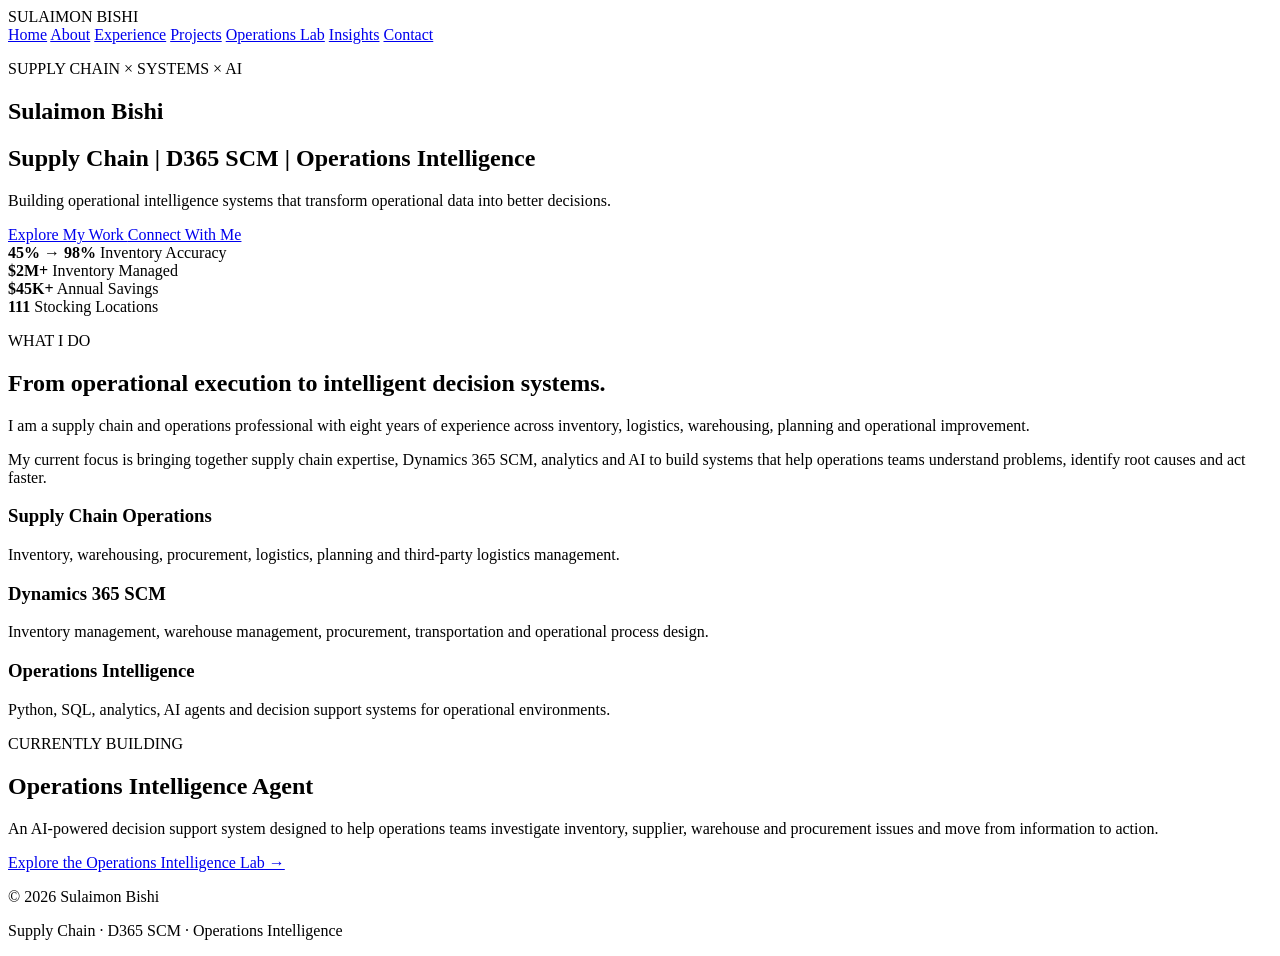
==== index.html @ 220809a4 "Create initial website homepage" ====
<!DOCTYPE html>
<html lang="en">
<head>
    <meta charset="UTF-8">
    <meta name="viewport" content="width=device-width, initial-scale=1.0">

    <title>Sulaimon Bishi | Supply Chain & Operations Intelligence</title>

    <meta name="description" content="Sulaimon Bishi — Supply Chain, Dynamics 365 SCM and Operations Intelligence professional.">

    <link rel="stylesheet" href="style.css">
</head>

<body>

    <header>
        <nav>
            <div class="logo">SULAIMON BISHI</div>

            <div class="navigation">
                <a href="index.html">Home</a>
                <a href="about.html">About</a>
                <a href="experience.html">Experience</a>
                <a href="projects.html">Projects</a>
                <a href="lab.html">Operations Lab</a>
                <a href="insights.html">Insights</a>
                <a href="contact.html">Contact</a>
            </div>
        </nav>
    </header>


    <main>

        <section class="hero">

            <p class="eyebrow">
                SUPPLY CHAIN × SYSTEMS × AI
            </p>

            <h1>
                Sulaimon Bishi
            </h1>

            <h2>
                Supply Chain | D365 SCM | Operations Intelligence
            </h2>

            <p class="hero-text">
                Building operational intelligence systems that transform
                operational data into better decisions.
            </p>

            <div class="hero-buttons">
                <a href="projects.html" class="button">
                    Explore My Work
                </a>

                <a href="contact.html" class="button secondary">
                    Connect With Me
                </a>
            </div>

        </section>


        <section class="metrics">

            <div class="metric">
                <strong>45% → 98%</strong>
                <span>Inventory Accuracy</span>
            </div>

            <div class="metric">
                <strong>$2M+</strong>
                <span>Inventory Managed</span>
            </div>

            <div class="metric">
                <strong>$45K+</strong>
                <span>Annual Savings</span>
            </div>

            <div class="metric">
                <strong>111</strong>
                <span>Stocking Locations</span>
            </div>

        </section>


        <section class="intro">

            <p class="section-label">
                WHAT I DO
            </p>

            <h2>
                From operational execution to intelligent decision systems.
            </h2>

            <p>
                I am a supply chain and operations professional with
                eight years of experience across inventory, logistics,
                warehousing, planning and operational improvement.
            </p>

            <p>
                My current focus is bringing together supply chain
                expertise, Dynamics 365 SCM, analytics and AI to build
                systems that help operations teams understand problems,
                identify root causes and act faster.
            </p>

        </section>


        <section class="focus">

            <div class="focus-card">

                <h3>Supply Chain Operations</h3>

                <p>
                    Inventory, warehousing, procurement, logistics,
                    planning and third-party logistics management.
                </p>

            </div>


            <div class="focus-card">

                <h3>Dynamics 365 SCM</h3>

                <p>
                    Inventory management, warehouse management,
                    procurement, transportation and operational
                    process design.
                </p>

            </div>


            <div class="focus-card">

                <h3>Operations Intelligence</h3>

                <p>
                    Python, SQL, analytics, AI agents and decision
                    support systems for operational environments.
                </p>

            </div>

        </section>


        <section class="featured">

            <p class="section-label">
                CURRENTLY BUILDING
            </p>

            <h2>
                Operations Intelligence Agent
            </h2>

            <p>
                An AI-powered decision support system designed to help
                operations teams investigate inventory, supplier,
                warehouse and procurement issues and move from
                information to action.
            </p>

            <a href="lab.html" class="text-link">
                Explore the Operations Intelligence Lab →
            </a>

        </section>

    </main>


    <footer>

        <p>
            © 2026 Sulaimon Bishi
        </p>

        <p>
            Supply Chain · D365 SCM · Operations Intelligence
        </p>

    </footer>

</body>
</html>
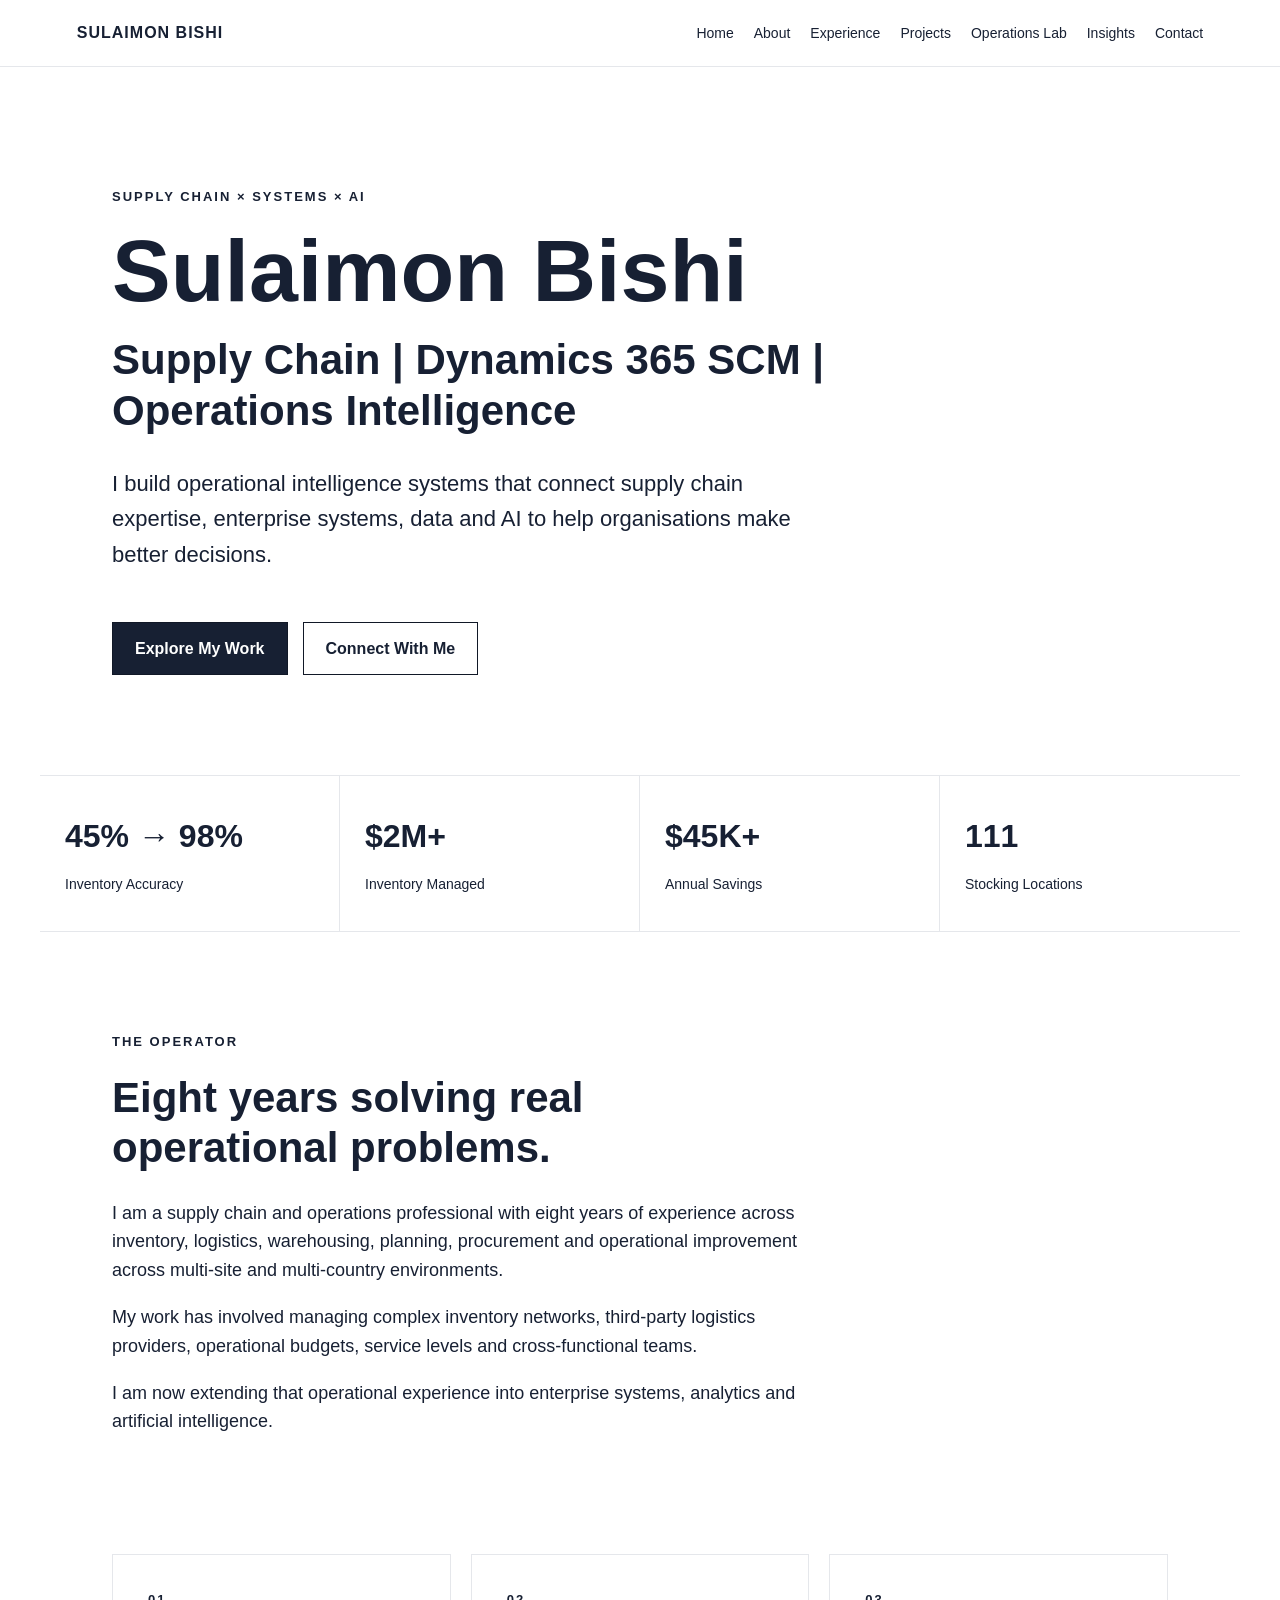
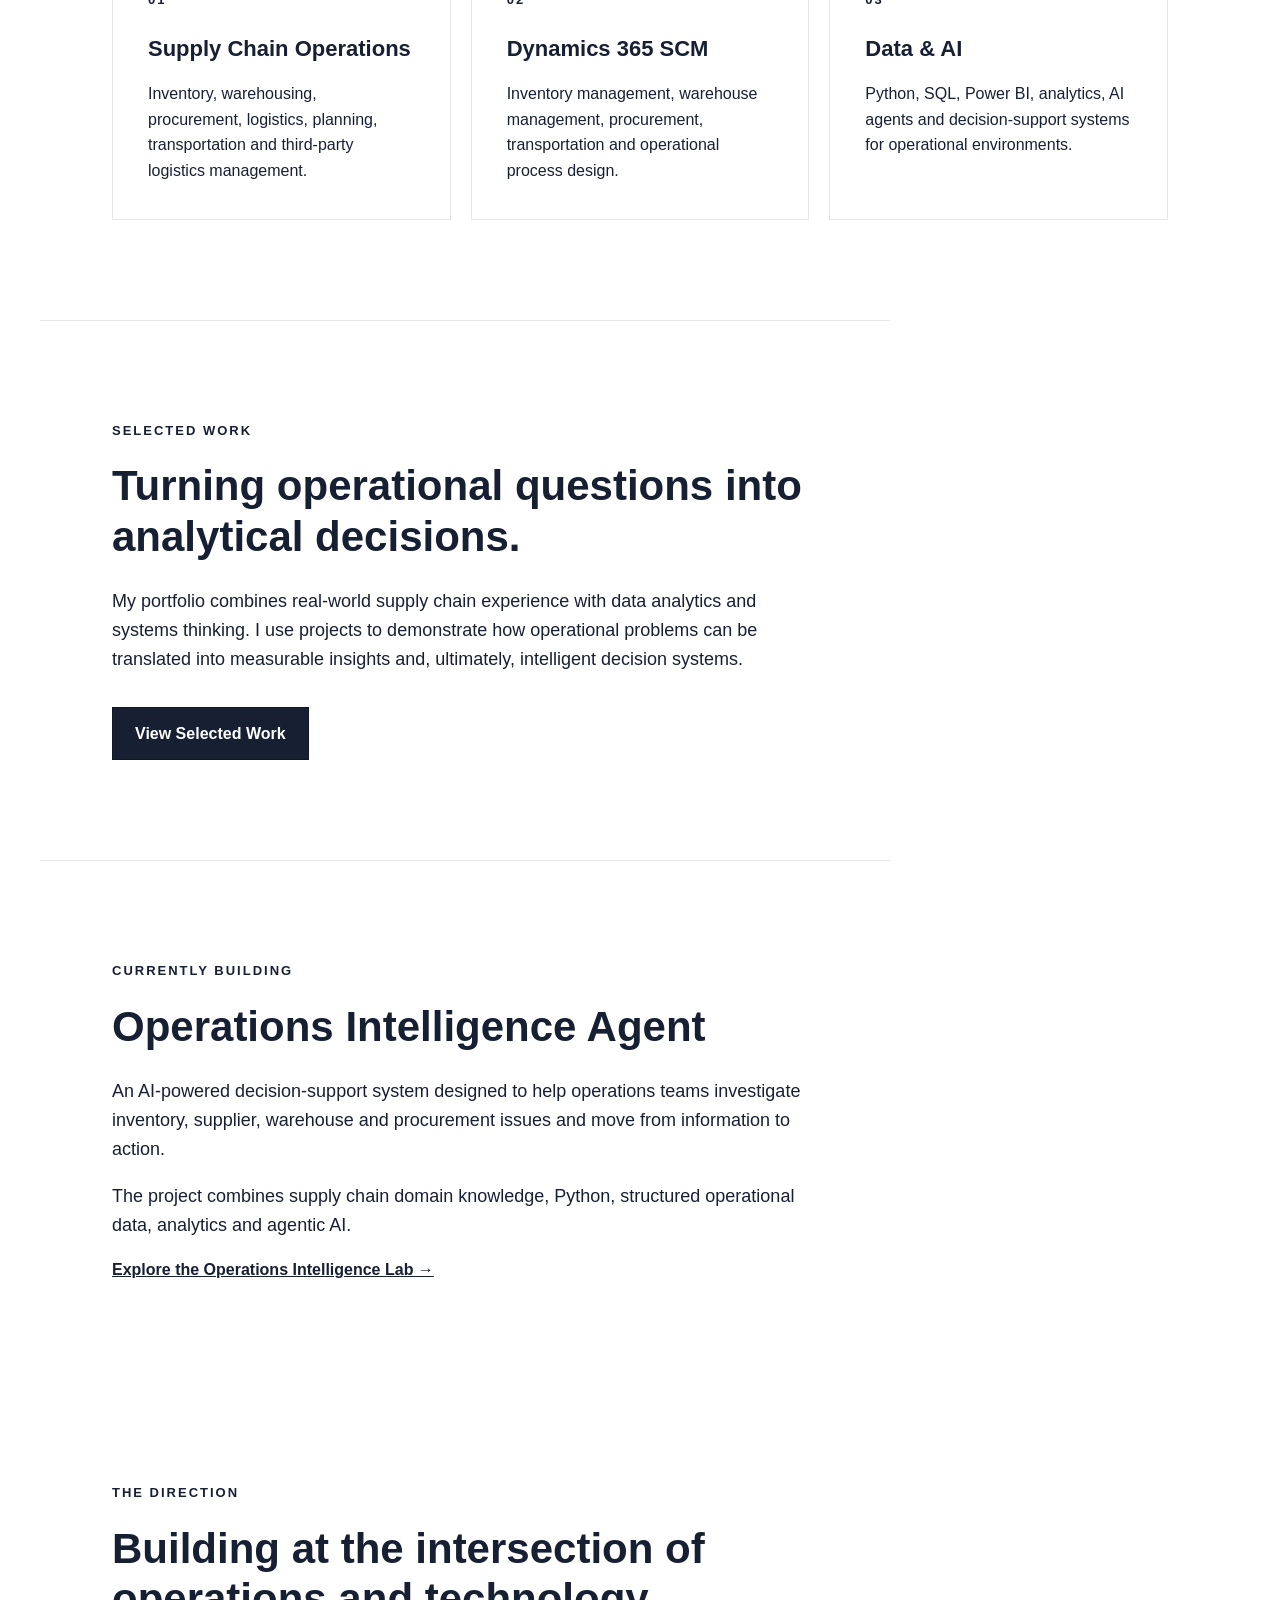
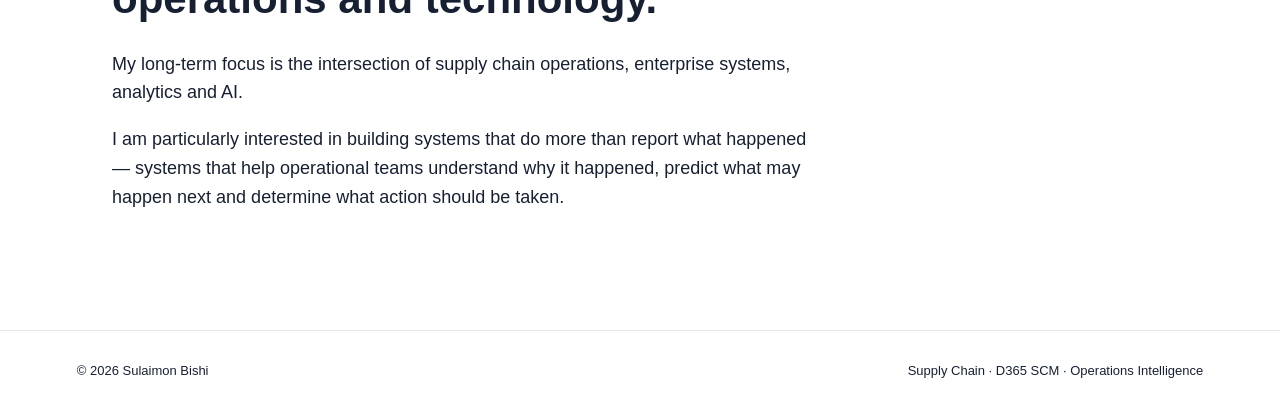
==== commit 9bb4dd31: "Update homepage positioning and portfolio structure" ====
--- a/index.html
+++ b/index.html
@@ -1,198 +1,426 @@
 <!DOCTYPE html>
 <html lang="en">
+
 <head>
+
     <meta charset="UTF-8">
+
     <meta name="viewport" content="width=device-width, initial-scale=1.0">
 
-    <title>Sulaimon Bishi | Supply Chain & Operations Intelligence</title>
-
-    <meta name="description" content="Sulaimon Bishi — Supply Chain, Dynamics 365 SCM and Operations Intelligence professional.">
+    <title>Sulaimon Bishi | Supply Chain, Systems & Operations Intelligence</title>
+
+    <meta name="description"
+          content="Sulaimon Bishi — Supply Chain and Operations professional building intelligent systems with Dynamics 365 SCM, analytics, Python and AI.">
 
     <link rel="stylesheet" href="style.css">
+
 </head>
 
+
 <body>
 
-    <header>
-        <nav>
-            <div class="logo">SULAIMON BISHI</div>
-
-            <div class="navigation">
-                <a href="index.html">Home</a>
-                <a href="about.html">About</a>
-                <a href="experience.html">Experience</a>
-                <a href="projects.html">Projects</a>
-                <a href="lab.html">Operations Lab</a>
-                <a href="insights.html">Insights</a>
-                <a href="contact.html">Contact</a>
-            </div>
-        </nav>
-    </header>
-
-
-    <main>
-
-        <section class="hero">
-
-            <p class="eyebrow">
-                SUPPLY CHAIN × SYSTEMS × AI
-            </p>
-
-            <h1>
-                Sulaimon Bishi
-            </h1>
-
-            <h2>
-                Supply Chain | D365 SCM | Operations Intelligence
-            </h2>
-
-            <p class="hero-text">
-                Building operational intelligence systems that transform
-                operational data into better decisions.
-            </p>
-
-            <div class="hero-buttons">
-                <a href="projects.html" class="button">
-                    Explore My Work
-                </a>
-
-                <a href="contact.html" class="button secondary">
-                    Connect With Me
-                </a>
-            </div>
-
-        </section>
-
-
-        <section class="metrics">
-
-            <div class="metric">
-                <strong>45% → 98%</strong>
-                <span>Inventory Accuracy</span>
-            </div>
-
-            <div class="metric">
-                <strong>$2M+</strong>
-                <span>Inventory Managed</span>
-            </div>
-
-            <div class="metric">
-                <strong>$45K+</strong>
-                <span>Annual Savings</span>
-            </div>
-
-            <div class="metric">
-                <strong>111</strong>
-                <span>Stocking Locations</span>
-            </div>
-
-        </section>
-
-
-        <section class="intro">
-
-            <p class="section-label">
-                WHAT I DO
-            </p>
-
-            <h2>
-                From operational execution to intelligent decision systems.
-            </h2>
-
-            <p>
-                I am a supply chain and operations professional with
-                eight years of experience across inventory, logistics,
-                warehousing, planning and operational improvement.
-            </p>
-
-            <p>
-                My current focus is bringing together supply chain
-                expertise, Dynamics 365 SCM, analytics and AI to build
-                systems that help operations teams understand problems,
-                identify root causes and act faster.
-            </p>
-
-        </section>
-
-
-        <section class="focus">
-
-            <div class="focus-card">
-
-                <h3>Supply Chain Operations</h3>
-
-                <p>
-                    Inventory, warehousing, procurement, logistics,
-                    planning and third-party logistics management.
-                </p>
-
-            </div>
-
-
-            <div class="focus-card">
-
-                <h3>Dynamics 365 SCM</h3>
-
-                <p>
-                    Inventory management, warehouse management,
-                    procurement, transportation and operational
-                    process design.
-                </p>
-
-            </div>
-
-
-            <div class="focus-card">
-
-                <h3>Operations Intelligence</h3>
-
-                <p>
-                    Python, SQL, analytics, AI agents and decision
-                    support systems for operational environments.
-                </p>
-
-            </div>
-
-        </section>
-
-
-        <section class="featured">
-
-            <p class="section-label">
-                CURRENTLY BUILDING
-            </p>
-
-            <h2>
-                Operations Intelligence Agent
-            </h2>
-
-            <p>
-                An AI-powered decision support system designed to help
-                operations teams investigate inventory, supplier,
-                warehouse and procurement issues and move from
-                information to action.
-            </p>
-
-            <a href="lab.html" class="text-link">
-                Explore the Operations Intelligence Lab →
-            </a>
-
-        </section>
-
-    </main>
-
-
-    <footer>
+
+<header>
+
+    <nav>
+
+        <div class="logo">
+            SULAIMON BISHI
+        </div>
+
+
+        <div class="navigation">
+
+            <a href="index.html">Home</a>
+
+            <a href="about.html">About</a>
+
+            <a href="experience.html">Experience</a>
+
+            <a href="projects.html">Projects</a>
+
+            <a href="lab.html">Operations Lab</a>
+
+            <a href="insights.html">Insights</a>
+
+            <a href="contact.html">Contact</a>
+
+        </div>
+
+    </nav>
+
+</header>
+
+
+
+<main>
+
+
+<!-- HERO -->
+
+<section class="hero">
+
+    <p class="eyebrow">
+        SUPPLY CHAIN × SYSTEMS × AI
+    </p>
+
+
+    <h1>
+        Sulaimon Bishi
+    </h1>
+
+
+    <h2>
+        Supply Chain | Dynamics 365 SCM | Operations Intelligence
+    </h2>
+
+
+    <p class="hero-text">
+
+        I build operational intelligence systems that connect
+        supply chain expertise, enterprise systems, data and AI
+        to help organisations make better decisions.
+
+    </p>
+
+
+    <div class="hero-buttons">
+
+        <a href="projects.html" class="button">
+            Explore My Work
+        </a>
+
+
+        <a href="contact.html" class="button secondary">
+            Connect With Me
+        </a>
+
+    </div>
+
+</section>
+
+
+
+<!-- PROOF -->
+
+<section class="metrics">
+
+
+    <div class="metric">
+
+        <strong>
+            45% → 98%
+        </strong>
+
+        <span>
+            Inventory Accuracy
+        </span>
+
+    </div>
+
+
+
+    <div class="metric">
+
+        <strong>
+            $2M+
+        </strong>
+
+        <span>
+            Inventory Managed
+        </span>
+
+    </div>
+
+
+
+    <div class="metric">
+
+        <strong>
+            $45K+
+        </strong>
+
+        <span>
+            Annual Savings
+        </span>
+
+    </div>
+
+
+
+    <div class="metric">
+
+        <strong>
+            111
+        </strong>
+
+        <span>
+            Stocking Locations
+        </span>
+
+    </div>
+
+</section>
+
+
+
+<!-- INTRODUCTION -->
+
+<section class="intro">
+
+    <p class="section-label">
+        THE OPERATOR
+    </p>
+
+
+    <h2>
+        Eight years solving real operational problems.
+    </h2>
+
+
+    <p>
+
+        I am a supply chain and operations professional with
+        eight years of experience across inventory, logistics,
+        warehousing, planning, procurement and operational
+        improvement across multi-site and multi-country
+        environments.
+
+    </p>
+
+
+    <p>
+
+        My work has involved managing complex inventory networks,
+        third-party logistics providers, operational budgets,
+        service levels and cross-functional teams.
+
+    </p>
+
+
+    <p>
+
+        I am now extending that operational experience into
+        enterprise systems, analytics and artificial intelligence.
+
+    </p>
+
+</section>
+
+
+
+<!-- CAPABILITIES -->
+
+<section class="focus">
+
+
+    <div class="focus-card">
+
+        <p class="section-label">
+            01
+        </p>
+
+
+        <h3>
+            Supply Chain Operations
+        </h3>
+
 
         <p>
-            © 2026 Sulaimon Bishi
-        </p>
+
+            Inventory, warehousing, procurement, logistics,
+            planning, transportation and third-party logistics
+            management.
+
+        </p>
+
+    </div>
+
+
+
+    <div class="focus-card">
+
+        <p class="section-label">
+            02
+        </p>
+
+
+        <h3>
+            Dynamics 365 SCM
+        </h3>
+
 
         <p>
-            Supply Chain · D365 SCM · Operations Intelligence
-        </p>
-
-    </footer>
+
+            Inventory management, warehouse management,
+            procurement, transportation and operational
+            process design.
+
+        </p>
+
+    </div>
+
+
+
+    <div class="focus-card">
+
+        <p class="section-label">
+            03
+        </p>
+
+
+        <h3>
+            Data & AI
+        </h3>
+
+
+        <p>
+
+            Python, SQL, Power BI, analytics, AI agents and
+            decision-support systems for operational environments.
+
+        </p>
+
+    </div>
+
+</section>
+
+
+
+<!-- SELECTED WORK -->
+
+<section class="featured">
+
+    <p class="section-label">
+        SELECTED WORK
+    </p>
+
+
+    <h2>
+        Turning operational questions into analytical decisions.
+    </h2>
+
+
+    <p>
+
+        My portfolio combines real-world supply chain experience
+        with data analytics and systems thinking. I use projects
+        to demonstrate how operational problems can be translated
+        into measurable insights and, ultimately, intelligent
+        decision systems.
+
+    </p>
+
+
+    <div class="hero-buttons">
+
+        <a href="projects.html" class="button">
+            View Selected Work
+        </a>
+
+    </div>
+
+</section>
+
+
+
+<!-- OPERATIONS INTELLIGENCE -->
+
+<section class="featured">
+
+    <p class="section-label">
+        CURRENTLY BUILDING
+    </p>
+
+
+    <h2>
+        Operations Intelligence Agent
+    </h2>
+
+
+    <p>
+
+        An AI-powered decision-support system designed to help
+        operations teams investigate inventory, supplier,
+        warehouse and procurement issues and move from
+        information to action.
+
+    </p>
+
+
+    <p>
+
+        The project combines supply chain domain knowledge,
+        Python, structured operational data, analytics and
+        agentic AI.
+
+    </p>
+
+
+    <a href="lab.html" class="text-link">
+
+        Explore the Operations Intelligence Lab →
+
+    </a>
+
+</section>
+
+
+
+<!-- CAREER DIRECTION -->
+
+<section class="intro">
+
+    <p class="section-label">
+        THE DIRECTION
+    </p>
+
+
+    <h2>
+        Building at the intersection of operations and technology.
+    </h2>
+
+
+    <p>
+
+        My long-term focus is the intersection of supply chain
+        operations, enterprise systems, analytics and AI.
+
+    </p>
+
+
+    <p>
+
+        I am particularly interested in building systems that
+        do more than report what happened — systems that help
+        operational teams understand why it happened, predict
+        what may happen next and determine what action should
+        be taken.
+
+    </p>
+
+</section>
+
+
+
+</main>
+
+
+
+<footer>
+
+    <p>
+        © 2026 Sulaimon Bishi
+    </p>
+
+
+    <p>
+        Supply Chain · D365 SCM · Operations Intelligence
+    </p>
+
+</footer>
+
 
 </body>
+
 </html>
--- a/style.css
+++ b/style.css
@@ -0,0 +1,496 @@
+* {
+    margin: 0;
+    padding: 0;
+    box-sizing: border-box;
+}
+
+body {
+    font-family: Arial, Helvetica, sans-serif;
+    line-height: 1.6;
+    color: #172033;
+    background: #ffffff;
+}
+
+header {
+    border-bottom: 1px solid #e5e7eb;
+    padding: 20px 6%;
+}
+
+nav {
+    max-width: 1200px;
+    margin: auto;
+    display: flex;
+    justify-content: space-between;
+    align-items: center;
+    gap: 30px;
+}
+
+.logo {
+    font-weight: 700;
+    letter-spacing: 1px;
+}
+
+.navigation {
+    display: flex;
+    flex-wrap: wrap;
+    gap: 20px;
+}
+
+.navigation a {
+    text-decoration: none;
+    color: #172033;
+    font-size: 14px;
+}
+
+.navigation a:hover {
+    text-decoration: underline;
+}
+
+main {
+    max-width: 1200px;
+    margin: auto;
+}
+
+.hero {
+    padding: 120px 6% 100px;
+    max-width: 900px;
+}
+
+.eyebrow,
+.section-label {
+    font-size: 13px;
+    font-weight: 700;
+    letter-spacing: 2px;
+    margin-bottom: 20px;
+}
+
+.hero h1 {
+    font-size: clamp(48px, 8vw, 88px);
+    line-height: 1;
+    margin-bottom: 20px;
+}
+
+.hero h2 {
+    font-size: clamp(24px, 4vw, 42px);
+    line-height: 1.2;
+    margin-bottom: 30px;
+}
+
+.hero-text {
+    font-size: 22px;
+    max-width: 700px;
+    margin-bottom: 35px;
+}
+
+.hero-buttons {
+    display: flex;
+    gap: 15px;
+    flex-wrap: wrap;
+}
+
+.button {
+    display: inline-block;
+    padding: 13px 22px;
+    text-decoration: none;
+    background: #172033;
+    color: white;
+    border: 1px solid #172033;
+}
+
+.button.secondary {
+    background: white;
+    color: #172033;
+}
+
+.metrics {
+    display: grid;
+    grid-template-columns: repeat(4, 1fr);
+    border-top: 1px solid #e5e7eb;
+    border-bottom: 1px solid #e5e7eb;
+}
+
+.metric {
+    padding: 35px 25px;
+    border-right: 1px solid #e5e7eb;
+}
+
+.metric:last-child {
+    border-right: none;
+}
+
+.metric strong {
+    display: block;
+    font-size: 32px;
+    margin-bottom: 8px;
+}
+
+.metric span {
+    font-size: 14px;
+}
+
+.intro,
+.featured {
+    padding: 100px 6%;
+    max-width: 850px;
+}
+
+.intro h2,
+.featured h2 {
+    font-size: 42px;
+    line-height: 1.2;
+    margin-bottom: 25px;
+}
+
+.intro p:not(.section-label),
+.featured p:not(.section-label) {
+    font-size: 18px;
+    margin-bottom: 18px;
+}
+
+.focus {
+    display: grid;
+    grid-template-columns: repeat(3, 1fr);
+    gap: 20px;
+    padding: 0 6% 100px;
+}
+
+.focus-card {
+    border: 1px solid #e5e7eb;
+    padding: 35px;
+}
+
+.focus-card h3 {
+    font-size: 22px;
+    margin-bottom: 15px;
+}
+
+.featured {
+    border-top: 1px solid #e5e7eb;
+}
+
+.text-link {
+    color: #172033;
+    font-weight: 700;
+}
+
+footer {
+    border-top: 1px solid #e5e7eb;
+    padding: 30px 6%;
+    display: flex;
+    justify-content: space-between;
+    gap: 20px;
+    font-size: 13px;
+}
+
+@media (max-width: 800px) {
+
+    nav {
+        align-items: flex-start;
+        flex-direction: column;
+    }
+
+    .navigation {
+        gap: 12px;
+    }
+
+    .metrics {
+        grid-template-columns: repeat(2, 1fr);
+    }
+
+    .metric:nth-child(2) {
+        border-right: none;
+    }
+
+    .focus {
+        grid-template-columns: 1fr;
+    }
+
+    footer {
+        flex-direction: column;
+    }
+}
+
+@media (max-width: 500px) {
+
+    .hero {
+        padding-top: 70px;
+    }
+
+    .metrics {
+        grid-template-columns: 1fr;
+    }
+
+    .metric {
+        border-right: none;
+        border-bottom: 1px solid #e5e7eb;
+    }
+
+    .hero h1 {
+        font-size: 52px;
+    }
+}
+.page-hero {
+    padding: 100px 6% 70px;
+    max-width: 900px;
+}
+
+.page-hero h1 {
+    font-size: clamp(42px, 7vw, 72px);
+    line-height: 1.1;
+    margin-bottom: 25px;
+}
+
+.page-hero p:not(.section-label) {
+    font-size: 22px;
+    max-width: 750px;
+}
+
+.content-section {
+    padding: 70px 6%;
+    max-width: 950px;
+    border-top: 1px solid #e5e7eb;
+}
+
+.content-section h2 {
+    font-size: 36px;
+    line-height: 1.2;
+    margin-bottom: 25px;
+}
+
+.content-section > p {
+    font-size: 18px;
+    max-width: 850px;
+    margin-bottom: 20px;
+}
+
+.content-section .focus {
+    padding: 20px 0 0;
+}
+
+.content-section .metrics {
+    margin-top: 35px;
+}
+
+@media (max-width: 800px) {
+
+    .page-hero {
+        padding-top: 70px;
+    }
+
+    .page-hero h1 {
+        font-size: 48px;
+    }
+
+    .content-section h2 {
+        font-size: 32px;
+    }
+
+}
+.experience-entry {
+    max-width: 1100px;
+}
+
+.experience-entry > h2 {
+    font-size: 42px;
+    line-height: 1.2;
+    margin-bottom: 8px;
+}
+
+.experience-entry > h3 {
+    font-size: 20px;
+    font-weight: 500;
+    margin-bottom: 25px;
+}
+
+.experience-block {
+    margin-top: 50px;
+}
+
+.experience-block h3 {
+    font-size: 24px;
+    margin-bottom: 20px;
+}
+
+.experience-block ul {
+    padding-left: 25px;
+    max-width: 900px;
+}
+
+.experience-block li {
+    margin-bottom: 14px;
+    font-size: 17px;
+}
+
+.case-grid {
+    display: grid;
+    grid-template-columns: repeat(2, 1fr);
+    gap: 20px;
+}
+
+.case-card {
+    border: 1px solid #e5e7eb;
+    padding: 30px;
+}
+
+.case-number {
+    display: block;
+    font-size: 13px;
+    font-weight: 700;
+    letter-spacing: 1px;
+    margin-bottom: 15px;
+}
+
+.case-card h3 {
+    font-size: 23px;
+    margin-bottom: 15px;
+}
+
+.case-card p {
+    font-size: 16px;
+    margin-bottom: 20px;
+}
+
+.case-card strong {
+    font-size: 16px;
+}
+
+@media (max-width: 800px) {
+
+    .case-grid {
+        grid-template-columns: 1fr;
+    }
+
+    .experience-entry > h2 {
+        font-size: 36px;
+    }
+
+}
+.project-section {
+    max-width: 1100px;
+}
+
+.project-grid {
+    display: grid;
+    grid-template-columns: repeat(2, 1fr);
+    gap: 24px;
+    margin-top: 35px;
+}
+
+.project-card {
+    border: 1px solid #e5e7eb;
+    padding: 30px;
+    display: flex;
+    flex-direction: column;
+    justify-content: space-between;
+    min-height: 250px;
+}
+
+.project-card h3 {
+    font-size: 24px;
+    margin: 15px 0;
+}
+
+.project-card p {
+    font-size: 16px;
+    line-height: 1.7;
+}
+
+.project-card a {
+    display: inline-block;
+    margin-top: 20px;
+    font-weight: 600;
+}
+
+.project-status {
+    font-size: 12px;
+    font-weight: 700;
+    letter-spacing: 1.5px;
+}
+
+.tags {
+    display: flex;
+    flex-wrap: wrap;
+    gap: 8px;
+    margin-top: 20px;
+}
+
+.tags span {
+    border: 1px solid #d1d5db;
+    padding: 6px 10px;
+    font-size: 12px;
+}
+
+.featured-project {
+    margin-top: 35px;
+    min-height: 280px;
+}
+
+.future-project {
+    margin-top: 35px;
+    border-style: dashed;
+}
+
+.flagship-section {
+    padding-bottom: 80px;
+}
+
+.flagship-project {
+    margin-top: 35px;
+    border-width: 2px;
+    min-height: 400px;
+}
+
+.architecture-preview {
+    display: grid;
+    grid-template-columns: repeat(3, 1fr);
+    gap: 15px;
+    margin-top: 30px;
+}
+
+.architecture-preview div {
+    border: 1px solid #e5e7eb;
+    padding: 20px;
+}
+
+.architecture-preview strong {
+    display: block;
+    font-size: 12px;
+    letter-spacing: 1px;
+    margin-bottom: 10px;
+}
+
+.architecture-preview span {
+    font-size: 14px;
+    line-height: 1.5;
+}
+
+.project-note {
+    margin-top: 25px;
+    font-size: 14px !important;
+    font-style: italic;
+}
+
+.final-cta {
+    text-align: center;
+}
+
+.button {
+    display: inline-block;
+    padding: 13px 22px;
+    border: 1px solid #111827;
+    text-decoration: none;
+    font-weight: 600;
+    margin-top: 15px;
+}
+
+@media (max-width: 800px) {
+
+    .project-grid {
+        grid-template-columns: 1fr;
+    }
+
+    .architecture-preview {
+        grid-template-columns: 1fr;
+    }
+
+}
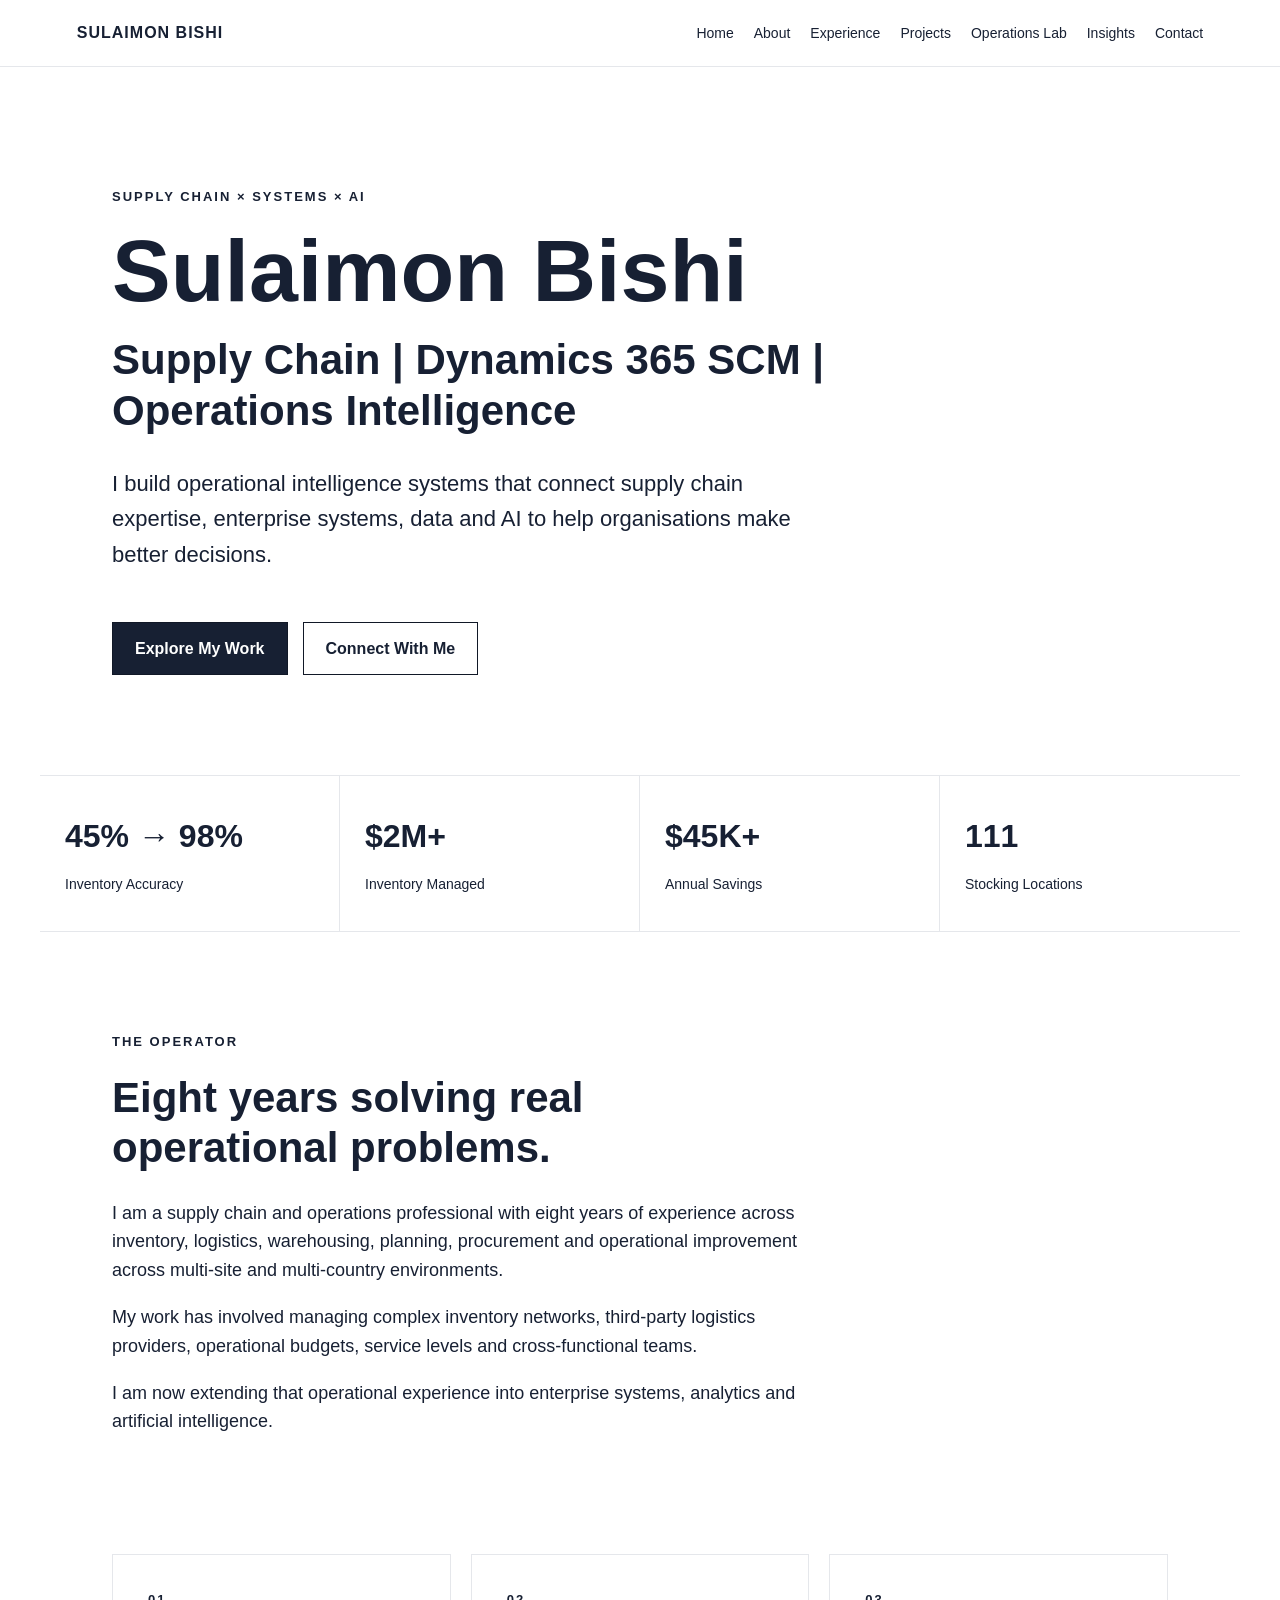
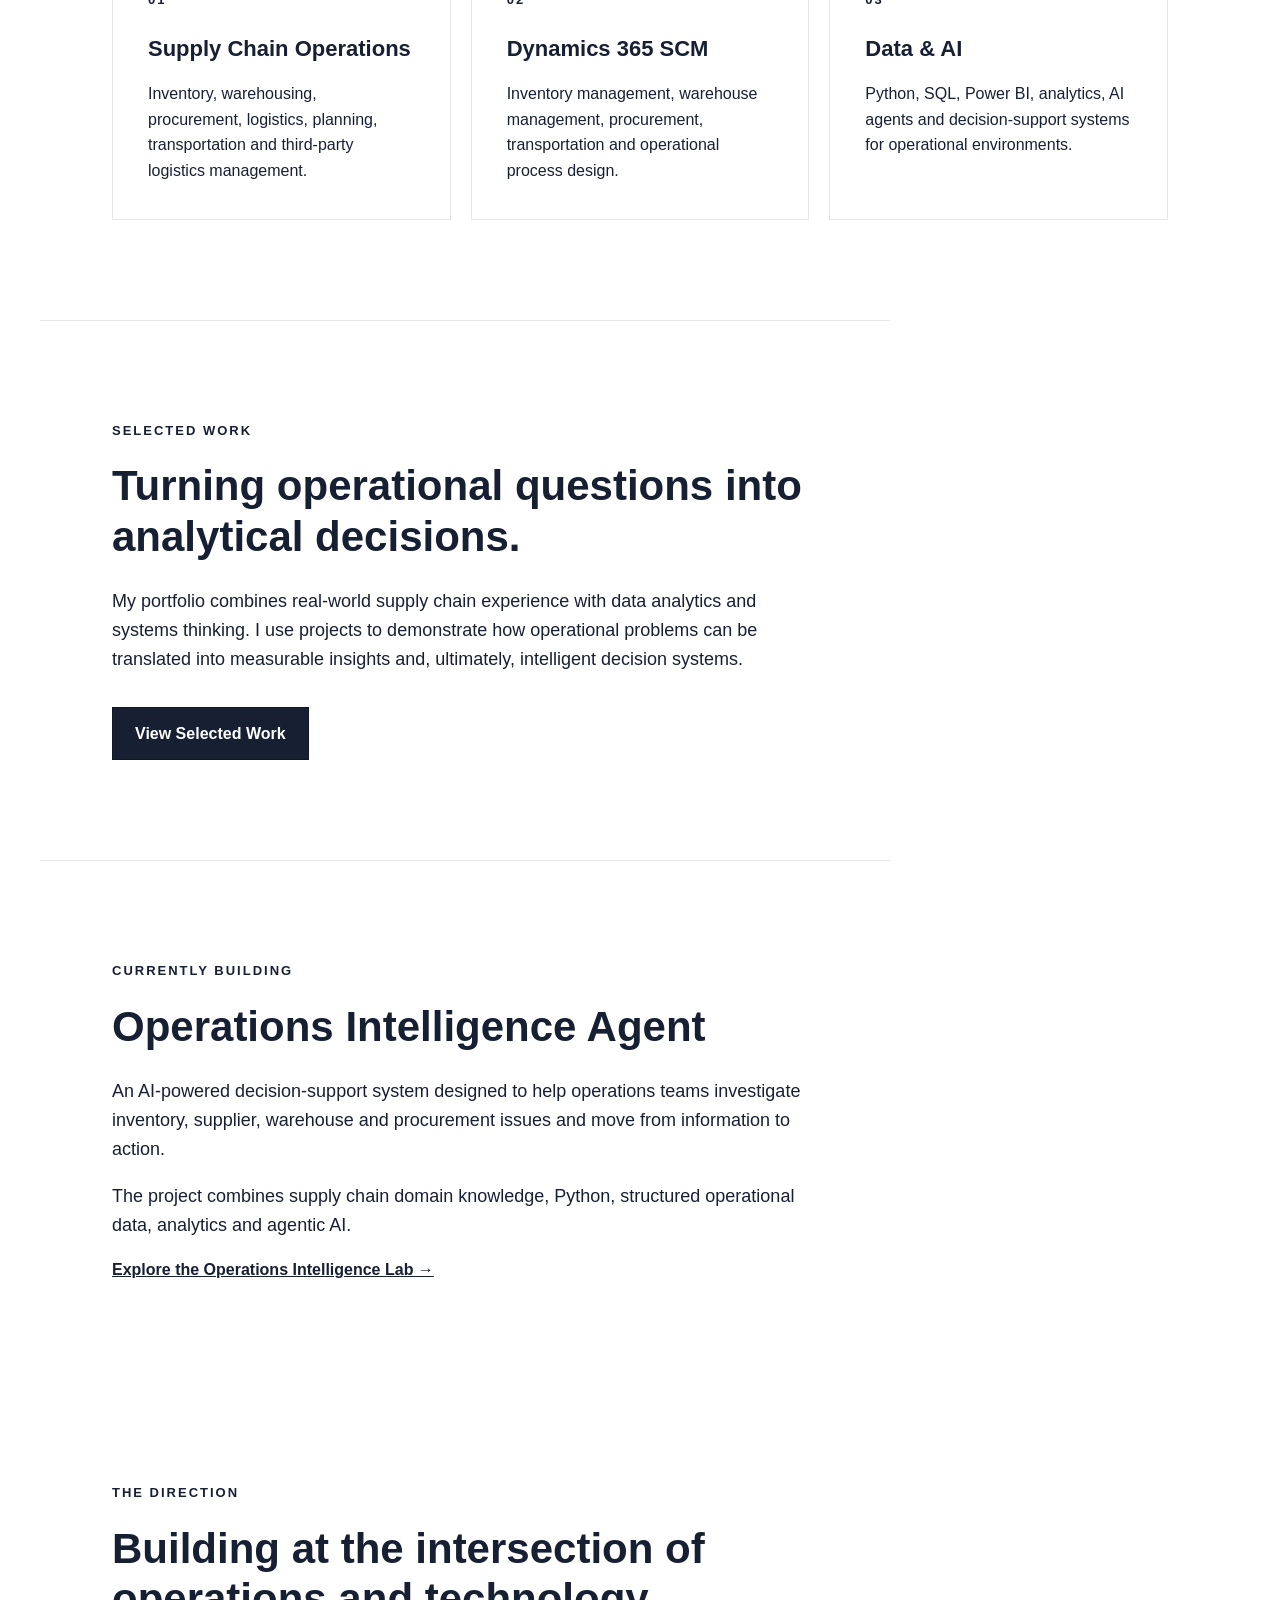
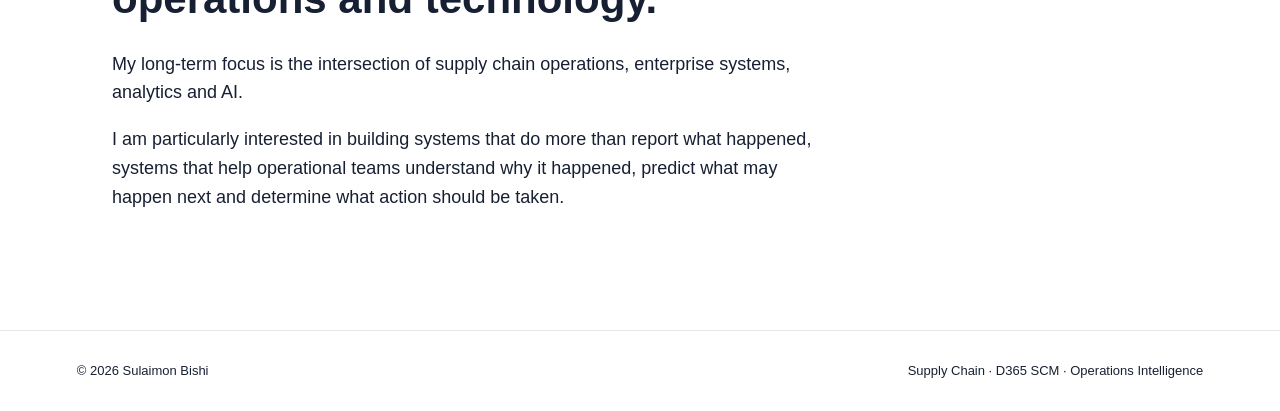
==== commit 3f28e6c9: "Update homepage positioning and portfolio structure" ====
--- a/index.html
+++ b/index.html
@@ -392,7 +392,7 @@
     <p>
 
         I am particularly interested in building systems that
-        do more than report what happened — systems that help
+        do more than report what happened, systems that help
         operational teams understand why it happened, predict
         what may happen next and determine what action should
         be taken.
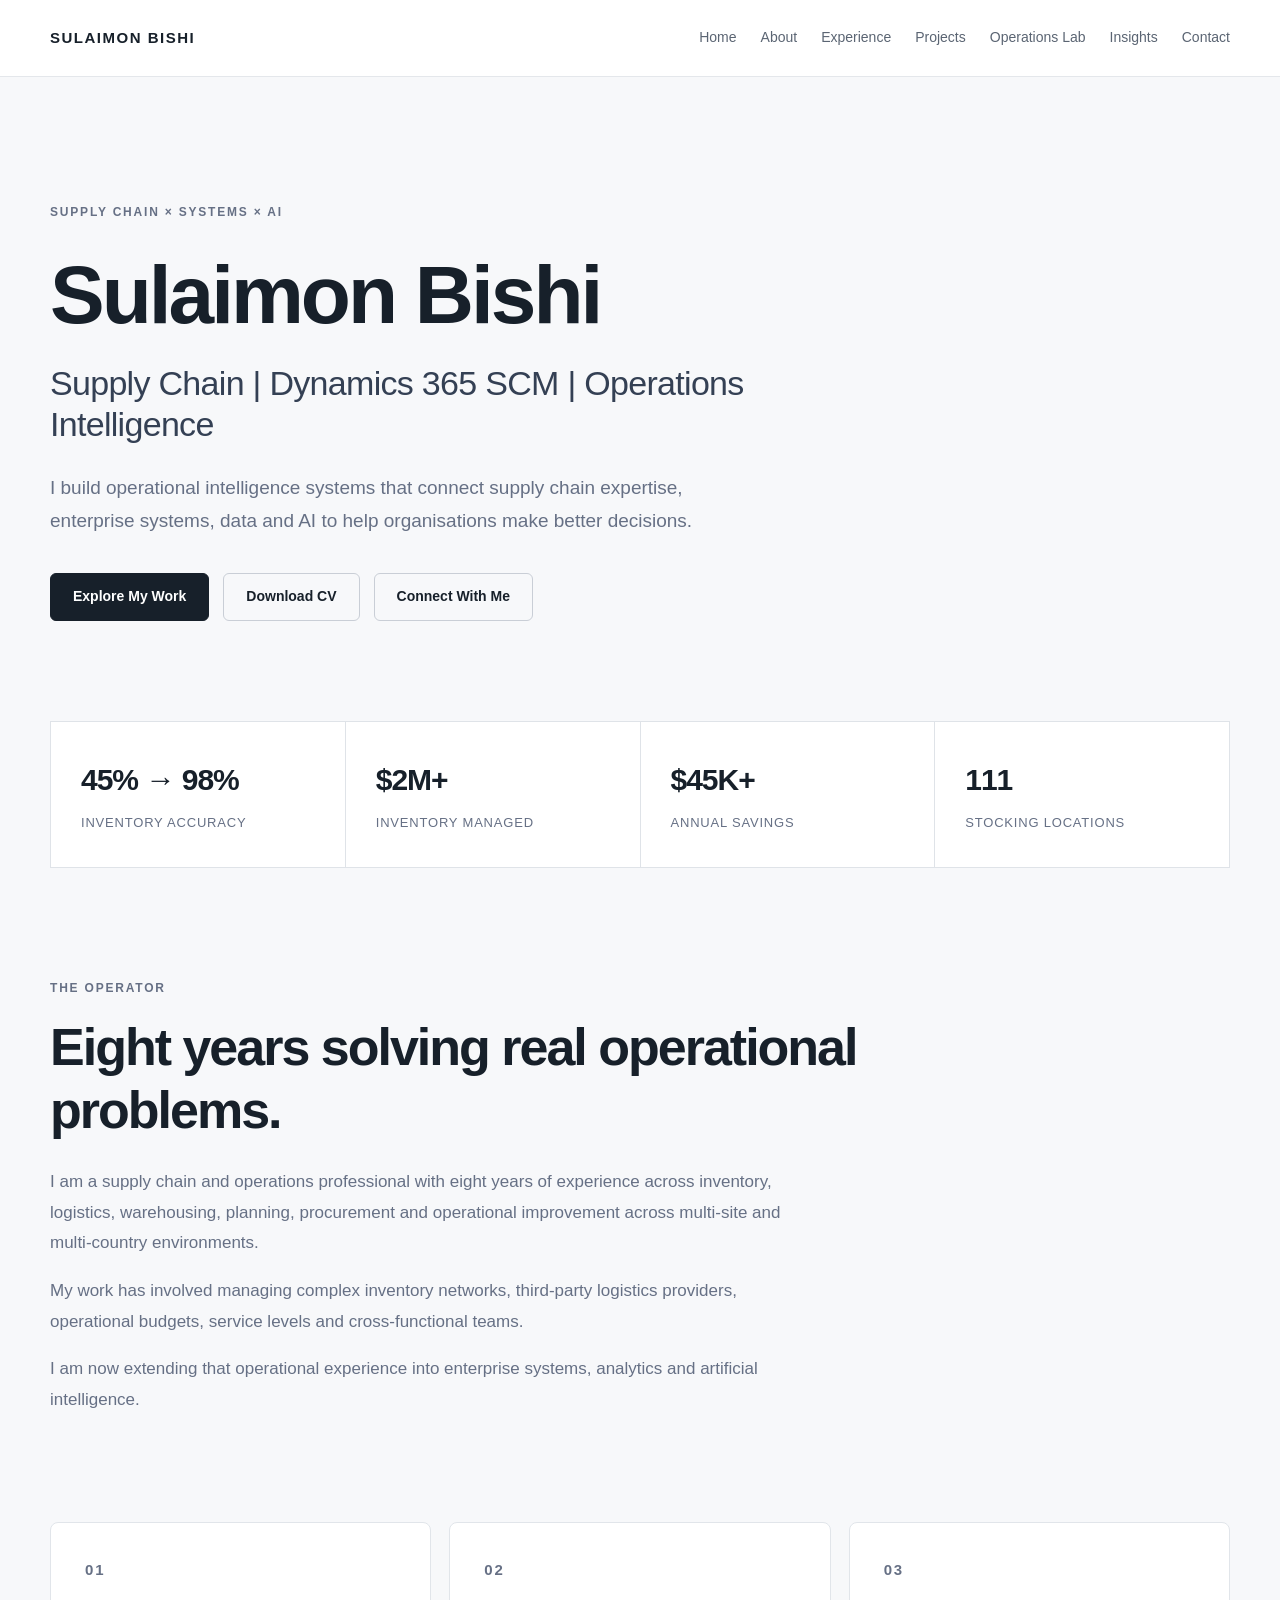
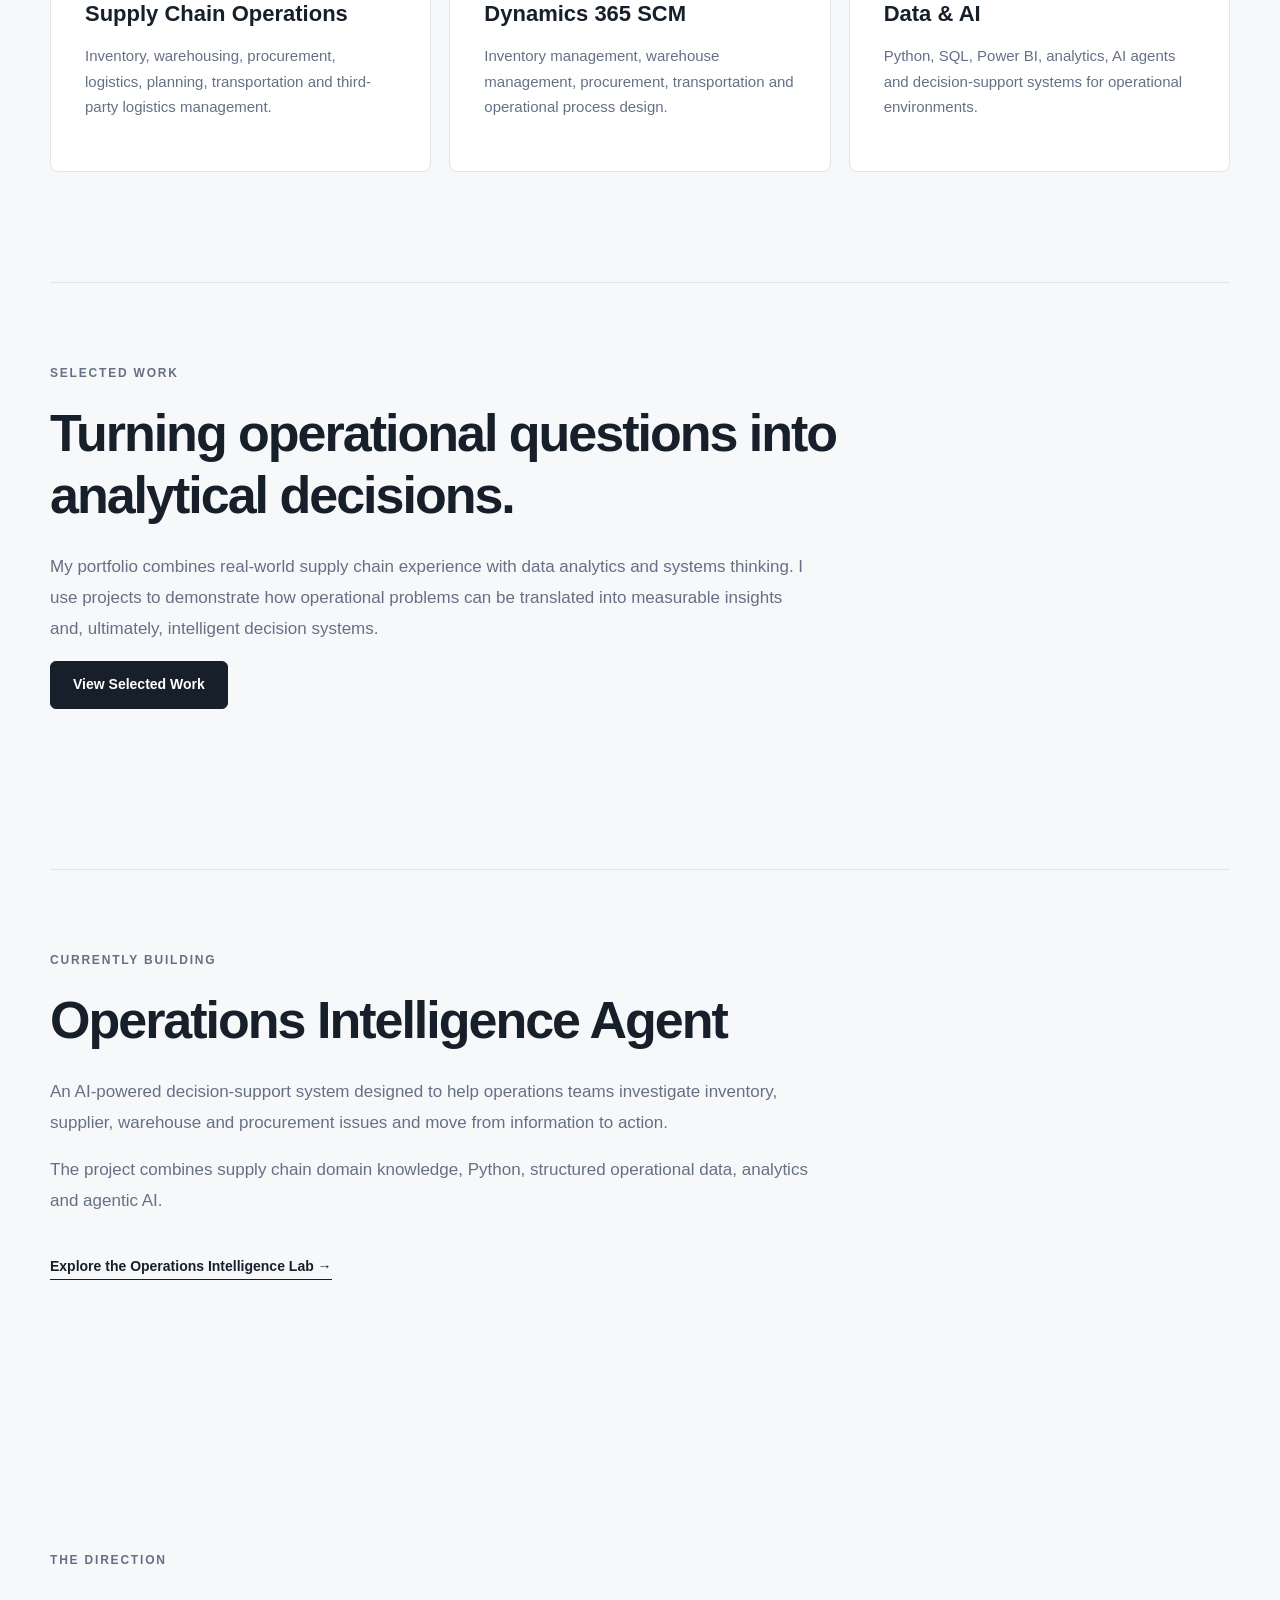
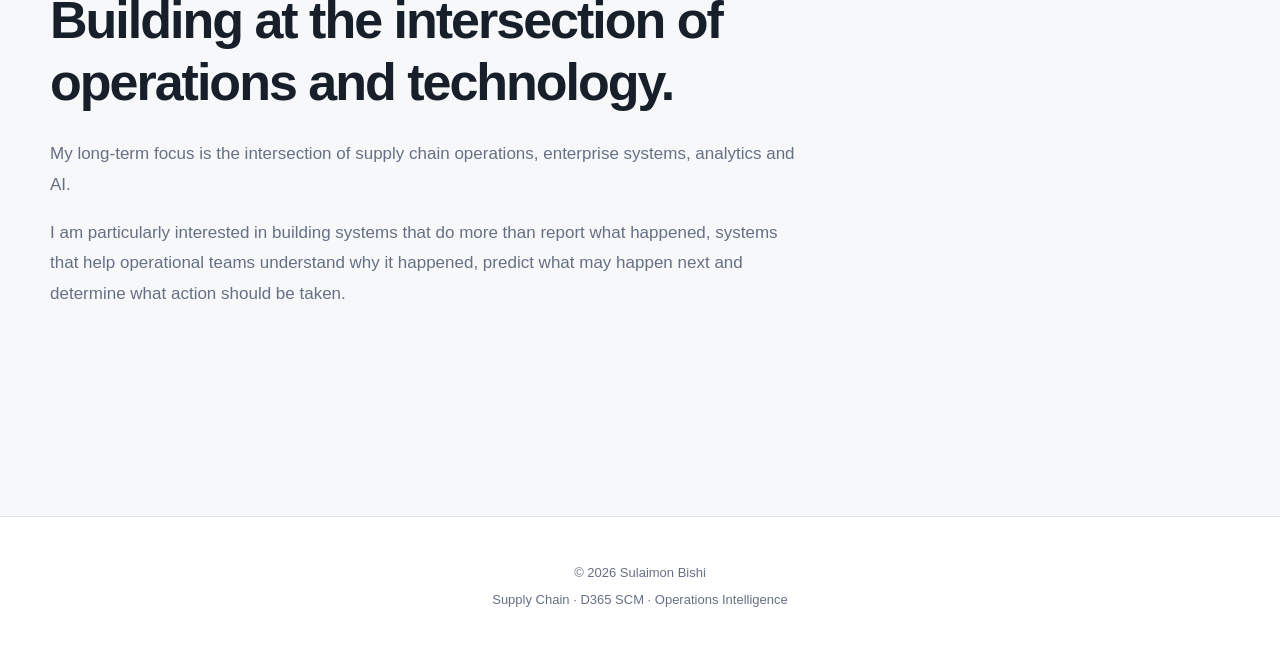
==== commit d305726a: "Update Index with CV button" ====
--- a/index.html
+++ b/index.html
@@ -81,21 +81,24 @@
         supply chain expertise, enterprise systems, data and AI
         to help organisations make better decisions.
 
-    </p>
-
-
-    <div class="hero-buttons">
-
-        <a href="projects.html" class="button">
-            Explore My Work
-        </a>
-
-
-        <a href="contact.html" class="button secondary">
-            Connect With Me
-        </a>
-
-    </div>
+<div class="hero-buttons">
+
+    <a href="projects.html" class="button">
+        Explore My Work
+    </a>
+
+    <a href="resume.pdf"
+       target="_blank"
+       class="button secondary">
+        Download CV
+    </a>
+
+    <a href="contact.html"
+       class="button secondary">
+        Connect With Me
+    </a>
+
+</div>
 
 </section>
 
--- a/style.css
+++ b/style.css
@@ -1,496 +1,1374 @@
+/* =========================================
+   SULAIMON BISHI
+   PROFESSIONAL PORTFOLIO
+   MASTER STYLESHEET
+   ========================================= */
+
+
+/* =========================================
+   1. GLOBAL
+   ========================================= */
+
 * {
+    box-sizing: border-box;
+}
+
+html {
+    scroll-behavior: smooth;
+}
+
+body {
     margin: 0;
-    padding: 0;
-    box-sizing: border-box;
-}
-
-body {
+    background: #f7f8fa;
+    color: #17202a;
     font-family: Arial, Helvetica, sans-serif;
-    line-height: 1.6;
-    color: #172033;
-    background: #ffffff;
-}
+    line-height: 1.7;
+    overflow-x: hidden;
+}
+
+a {
+    color: inherit;
+    text-decoration: none;
+}
+
+p {
+    margin-top: 0;
+}
+
+h1,
+h2,
+h3 {
+    margin-top: 0;
+    line-height: 1.2;
+}
+
+main {
+    width: 100%;
+}
+
+
+/* =========================================
+   2. SITE CONTAINER
+   ========================================= */
+
+nav {
+    width: min(100% - 56px, 1180px);
+    min-height: 76px;
+
+    margin: 0 auto;
+
+    display: flex;
+    align-items: center;
+    justify-content: space-between;
+
+    gap: 30px;
+}
+
+
+/* =========================================
+   3. NAVIGATION
+   ========================================= */
 
 header {
-    border-bottom: 1px solid #e5e7eb;
-    padding: 20px 6%;
-}
-
-nav {
-    max-width: 1200px;
-    margin: auto;
-    display: flex;
-    justify-content: space-between;
-    align-items: center;
-    gap: 30px;
+    position: sticky;
+    top: 0;
+    z-index: 1000;
+
+    background: rgba(255, 255, 255, 0.96);
+
+    border-bottom: 1px solid #e4e7eb;
+
+    backdrop-filter: blur(8px);
 }
 
 .logo {
+    font-size: 15px;
     font-weight: 700;
-    letter-spacing: 1px;
+
+    letter-spacing: 1.5px;
+
+    white-space: nowrap;
 }
 
 .navigation {
     display: flex;
-    flex-wrap: wrap;
-    gap: 20px;
+    align-items: center;
+
+    gap: 24px;
 }
 
 .navigation a {
-    text-decoration: none;
-    color: #172033;
+    color: #5b6573;
+
     font-size: 14px;
+    font-weight: 500;
+
+    transition:
+        color 0.2s ease,
+        transform 0.2s ease;
 }
 
 .navigation a:hover {
-    text-decoration: underline;
-}
-
-main {
-    max-width: 1200px;
-    margin: auto;
-}
+    color: #111827;
+
+    transform: translateY(-1px);
+}
+
+
+/* =========================================
+   4. HOMEPAGE HERO
+   ========================================= */
 
 .hero {
-    padding: 120px 6% 100px;
-    max-width: 900px;
+    width: min(100% - 56px, 1180px);
+
+    margin: 0 auto;
+
+    padding: 125px 0 100px;
 }
 
 .eyebrow,
 .section-label {
-    font-size: 13px;
+    color: #667085;
+
+    font-size: 12px;
     font-weight: 700;
-    letter-spacing: 2px;
-    margin-bottom: 20px;
+
+    letter-spacing: 1.8px;
+
+    text-transform: uppercase;
+}
+
+.eyebrow {
+    margin-bottom: 24px;
 }
 
 .hero h1 {
-    font-size: clamp(48px, 8vw, 88px);
-    line-height: 1;
-    margin-bottom: 20px;
+    max-width: 900px;
+
+    margin-bottom: 18px;
+
+    font-size: clamp(48px, 7vw, 82px);
+
+    letter-spacing: -3px;
 }
 
 .hero h2 {
-    font-size: clamp(24px, 4vw, 42px);
-    line-height: 1.2;
-    margin-bottom: 30px;
+    max-width: 850px;
+
+    margin-bottom: 28px;
+
+    color: #344054;
+
+    font-size: clamp(22px, 3vw, 34px);
+
+    font-weight: 500;
+
+    letter-spacing: -0.7px;
 }
 
 .hero-text {
-    font-size: 22px;
-    max-width: 700px;
-    margin-bottom: 35px;
-}
+    max-width: 720px;
+
+    margin-bottom: 36px;
+
+    color: #667085;
+
+    font-size: 19px;
+}
+
+
+/* =========================================
+   5. BUTTONS
+   ========================================= */
 
 .hero-buttons {
     display: flex;
-    gap: 15px;
+
     flex-wrap: wrap;
+
+    gap: 14px;
 }
 
 .button {
+    display: inline-flex;
+
+    align-items: center;
+    justify-content: center;
+
+    min-height: 48px;
+
+    padding: 0 22px;
+
+    background: #17202a;
+
+    border: 1px solid #17202a;
+    border-radius: 6px;
+
+    color: #ffffff;
+
+    font-size: 14px;
+    font-weight: 700;
+
+    transition:
+        background 0.2s ease,
+        color 0.2s ease,
+        transform 0.2s ease;
+}
+
+.button:hover {
+    background: #ffffff;
+
+    color: #17202a;
+
+    transform: translateY(-2px);
+}
+
+.button.secondary {
+    background: transparent;
+
+    color: #17202a;
+
+    border-color: #c9ced6;
+}
+
+.button.secondary:hover {
+    background: #17202a;
+
+    color: #ffffff;
+}
+
+
+/* =========================================
+   6. METRICS
+   ========================================= */
+
+.metrics {
+    width: min(100% - 56px, 1180px);
+
+    margin: 0 auto;
+
+    display: grid;
+
+    grid-template-columns: repeat(4, 1fr);
+
+    gap: 1px;
+
+    background: #dfe3e8;
+
+    border: 1px solid #dfe3e8;
+}
+
+.metric {
+    min-height: 145px;
+
+    padding: 30px;
+
+    background: #ffffff;
+
+    display: flex;
+
+    flex-direction: column;
+
+    justify-content: center;
+}
+
+.metric strong {
+    margin-bottom: 7px;
+
+    font-size: 30px;
+
+    letter-spacing: -1px;
+}
+
+.metric span {
+    color: #667085;
+
+    font-size: 13px;
+
+    text-transform: uppercase;
+
+    letter-spacing: 0.8px;
+}
+
+
+/* =========================================
+   7. HOMEPAGE INTRO
+   ========================================= */
+
+.intro {
+    width: min(100% - 56px, 1180px);
+
+    margin: 0 auto;
+
+    padding-top: 110px;
+    padding-bottom: 90px;
+}
+
+.intro h2 {
+    max-width: 850px;
+
+    margin-bottom: 26px;
+
+    font-size: clamp(34px, 5vw, 52px);
+
+    letter-spacing: -2px;
+}
+
+.intro p:not(.section-label) {
+    max-width: 760px;
+
+    color: #667085;
+
+    font-size: 17px;
+
+    line-height: 1.8;
+}
+
+.section-label {
+    margin-bottom: 18px;
+}
+
+
+/* =========================================
+   8. CAPABILITY CARDS
+   ========================================= */
+
+.focus {
+    width: min(100% - 56px, 1180px);
+
+    margin: 0 auto;
+
+    padding-bottom: 110px;
+
+    display: grid;
+
+    grid-template-columns: repeat(3, 1fr);
+
+    gap: 18px;
+}
+
+.focus-card {
+    min-height: 250px;
+
+    padding: 34px;
+
+    background: #ffffff;
+
+    border: 1px solid #e1e5ea;
+
+    border-radius: 8px;
+
+    transition:
+        transform 0.2s ease,
+        border-color 0.2s ease,
+        box-shadow 0.2s ease;
+}
+
+.focus-card:hover {
+    transform: translateY(-4px);
+
+    border-color: #b8bec7;
+
+    box-shadow:
+        0 12px 30px rgba(16, 24, 40, 0.07);
+}
+
+.focus-card h3 {
+    margin-bottom: 16px;
+
+    font-size: 22px;
+}
+
+.focus-card p {
+    color: #667085;
+
+    font-size: 15px;
+}
+
+
+/* =========================================
+   9. FEATURED
+   ========================================= */
+
+.featured {
+    width: min(100% - 56px, 1180px);
+
+    margin: 0 auto 80px;
+
+    padding-top: 80px;
+    padding-bottom: 80px;
+
+    border-top: 1px solid #e1e5ea;
+}
+
+.featured h2 {
+    max-width: 850px;
+
+    margin-bottom: 26px;
+
+    font-size: clamp(34px, 5vw, 52px);
+
+    letter-spacing: -2px;
+}
+
+.featured > p:not(.section-label) {
+    max-width: 760px;
+
+    color: #667085;
+
+    font-size: 17px;
+
+    line-height: 1.8;
+}
+
+.featured .text-link {
+    margin-top: 22px;
+}
+
+
+/* =========================================
+   10. TEXT LINKS
+   ========================================= */
+
+.text-link {
     display: inline-block;
-    padding: 13px 22px;
-    text-decoration: none;
-    background: #172033;
-    color: white;
-    border: 1px solid #172033;
-}
-
-.button.secondary {
-    background: white;
-    color: #172033;
-}
-
-.metrics {
+
+    color: #17202a;
+
+    font-size: 14px;
+
+    font-weight: 700;
+
+    border-bottom: 1px solid #17202a;
+
+    transition:
+        opacity 0.2s ease,
+        transform 0.2s ease;
+}
+
+.text-link:hover {
+    opacity: 0.6;
+
+    transform: translateX(3px);
+}
+
+
+/* =========================================
+   11. PAGE HERO
+   ========================================= */
+
+.page-hero {
+    width: min(100% - 56px, 1080px);
+
+    margin: 0 auto;
+
+    padding-top: 110px;
+    padding-bottom: 80px;
+}
+
+.page-hero h1 {
+    max-width: 850px;
+
+    margin-bottom: 28px;
+
+    font-size: clamp(44px, 6vw, 68px);
+
+    letter-spacing: -2.5px;
+}
+
+.page-hero p:not(.section-label) {
+    max-width: 720px;
+
+    color: #667085;
+
+    font-size: 18px;
+
+    line-height: 1.8;
+}
+
+
+/* =========================================
+   12. GENERAL CONTENT SECTION
+   ========================================= */
+
+.content-section {
+    width: min(100% - 56px, 1080px);
+
+    margin: 0 auto;
+
+    padding-top: 50px;
+    padding-bottom: 100px;
+}
+
+.content-section h2 {
+    max-width: 850px;
+
+    margin-bottom: 26px;
+
+    font-size: clamp(34px, 5vw, 52px);
+
+    letter-spacing: -2px;
+}
+
+.content-section > p:not(.section-label) {
+    max-width: 760px;
+
+    color: #667085;
+
+    font-size: 17px;
+
+    line-height: 1.8;
+}
+
+
+/* =========================================
+   13. EXPERIENCE
+   ========================================= */
+
+.experience-entry {
+    padding-top: 75px;
+}
+
+.experience-entry > h3 {
+    margin-bottom: 28px;
+
+    color: #667085;
+
+    font-size: 18px;
+
+    font-weight: 500;
+}
+
+.experience-block {
+    width: 100%;
+    max-width: 900px;
+
+    margin-top: 55px;
+}
+
+.experience-block > h3 {
+    margin-bottom: 20px;
+
+    font-size: 21px;
+}
+
+
+/* =========================================
+   14. EXPERIENCE LISTS
+   ========================================= */
+
+.experience-block ul {
+    max-width: 760px;
+
+    margin: 0;
+    padding-left: 22px;
+
+    color: #667085;
+
+    font-size: 16px;
+
+    line-height: 1.8;
+}
+
+.experience-block li {
+    margin-bottom: 12px;
+}
+
+
+/* =========================================
+   15. EXPERIENCE CASE STUDIES
+   ========================================= */
+
+.case-grid {
+    width: 100%;
+
+    margin-top: 28px;
+
     display: grid;
-    grid-template-columns: repeat(4, 1fr);
-    border-top: 1px solid #e5e7eb;
-    border-bottom: 1px solid #e5e7eb;
-}
-
-.metric {
-    padding: 35px 25px;
-    border-right: 1px solid #e5e7eb;
-}
-
-.metric:last-child {
-    border-right: none;
-}
-
-.metric strong {
+
+    grid-template-columns: repeat(2, minmax(0, 1fr));
+
+    gap: 18px;
+}
+
+.case-card {
+    min-width: 0;
+
+    padding: 30px;
+
+    background: #ffffff;
+
+    border: 1px solid #e1e5ea;
+
+    border-radius: 8px;
+}
+
+.case-number {
     display: block;
-    font-size: 32px;
-    margin-bottom: 8px;
-}
-
-.metric span {
+
+    margin-bottom: 18px;
+
+    color: #667085;
+
+    font-size: 11px;
+
+    font-weight: 700;
+
+    letter-spacing: 1.5px;
+}
+
+.case-card h3 {
+    margin-bottom: 14px;
+
+    font-size: 21px;
+}
+
+.case-card p {
+    margin-bottom: 22px;
+
+    color: #667085;
+
+    font-size: 15px;
+
+    line-height: 1.7;
+}
+
+.case-card strong {
+    display: block;
+
+    font-size: 15px;
+}
+
+
+/* =========================================
+   16. ABOUT PAGE
+   ========================================= */
+
+.about-layout {
+    width: min(100% - 56px, 1080px);
+
+    margin: 0 auto;
+
+    display: grid;
+
+    grid-template-columns:
+        minmax(0, 720px)
+        minmax(220px, 280px);
+
+    gap: 70px;
+
+    align-items: start;
+}
+
+.about-main {
+    width: 100%;
+
+    min-width: 0;
+}
+
+.about-main h2 {
+    max-width: 720px;
+
+    margin-bottom: 30px;
+
+    font-size: clamp(34px, 5vw, 52px);
+
+    letter-spacing: -2px;
+}
+
+.about-main p:not(.section-label) {
+    max-width: 720px;
+
+    color: #667085;
+
+    font-size: 17px;
+
+    line-height: 1.8;
+}
+
+
+/* =========================================
+   17. ABOUT SIDEBAR
+   ========================================= */
+
+.about-sidebar {
+    width: 100%;
+
+    min-width: 0;
+}
+
+.about-card {
+    margin-bottom: 35px;
+}
+
+.about-card h3 {
+    margin-bottom: 15px;
+
+    font-size: 21px;
+}
+
+.about-card p:not(.section-label) {
+    color: #667085;
+
+    font-size: 15px;
+
+    line-height: 1.7;
+}
+
+.about-card ul {
+    margin: 0;
+
+    padding-left: 20px;
+
+    color: #667085;
+
     font-size: 14px;
-}
-
-.intro,
-.featured {
-    padding: 100px 6%;
+
+    line-height: 1.8;
+}
+
+.about-card li {
+    margin-bottom: 7px;
+}
+
+
+/* =========================================
+   18. ABOUT SECTION
+   ========================================= */
+
+.about-section {
+    width: min(100% - 56px, 1080px);
+
+    margin: 0 auto;
+
+    padding-top: 50px;
+    padding-bottom: 100px;
+}
+
+.about-section h2 {
     max-width: 850px;
-}
-
-.intro h2,
-.featured h2 {
-    font-size: 42px;
-    line-height: 1.2;
-    margin-bottom: 25px;
-}
-
-.intro p:not(.section-label),
-.featured p:not(.section-label) {
-    font-size: 18px;
+
+    margin-bottom: 30px;
+
+    font-size: clamp(34px, 5vw, 52px);
+
+    letter-spacing: -2px;
+}
+
+.about-section p:not(.section-label) {
+    max-width: 720px;
+
+    color: #667085;
+
+    font-size: 17px;
+
+    line-height: 1.8;
+}
+
+
+/* =========================================
+   19. PROJECT GRID
+   ========================================= */
+
+.project-grid {
+    width: 100%;
+
+    margin-top: 42px;
+
+    display: grid;
+
+    grid-template-columns: repeat(2, 1fr);
+
+    gap: 20px;
+}
+
+.project-card {
+    min-height: 330px;
+
+    padding: 32px;
+
+    background: #ffffff;
+
+    border: 1px solid #e1e5ea;
+
+    border-radius: 8px;
+
+    display: flex;
+
+    flex-direction: column;
+
+    align-items: flex-start;
+
+    transition:
+        transform 0.2s ease,
+        box-shadow 0.2s ease,
+        border-color 0.2s ease;
+}
+
+.project-card:hover {
+    transform: translateY(-4px);
+
+    border-color: #b8bec7;
+
+    box-shadow:
+        0 12px 30px rgba(16, 24, 40, 0.07);
+}
+
+.project-status {
     margin-bottom: 18px;
-}
-
-.focus {
+
+    color: #667085;
+
+    font-size: 11px;
+
+    font-weight: 700;
+
+    letter-spacing: 1.4px;
+
+    text-transform: uppercase;
+}
+
+.project-card h3 {
+    margin-bottom: 15px;
+
+    font-size: 24px;
+
+    letter-spacing: -0.5px;
+}
+
+.project-card p {
+    color: #667085;
+
+    font-size: 15px;
+}
+
+.project-tags {
+    margin-top: auto;
+
+    padding-top: 25px;
+
+    display: flex;
+
+    flex-wrap: wrap;
+
+    gap: 8px;
+}
+
+.project-tags span {
+    padding: 5px 9px;
+
+    background: #f1f3f5;
+
+    border-radius: 4px;
+
+    color: #475467;
+
+    font-size: 11px;
+
+    font-weight: 700;
+
+    letter-spacing: 0.3px;
+}
+
+
+/* =========================================
+   20. FOOTER
+   ========================================= */
+
+footer {
+    margin-top: 100px;
+
+    padding: 40px 28px;
+
+    border-top: 1px solid #e1e5ea;
+
+    background: #ffffff;
+
+    text-align: center;
+
+    color: #667085;
+
+    font-size: 13px;
+}
+
+footer p {
+    margin: 5px 0;
+}
+
+
+/* =========================================
+   21. TABLET
+   ========================================= */
+
+@media (max-width: 900px) {
+
+    nav {
+        width: calc(100% - 40px);
+
+        align-items: flex-start;
+
+        flex-direction: column;
+
+        padding-top: 20px;
+        padding-bottom: 20px;
+    }
+
+    .navigation {
+        width: 100%;
+
+        flex-wrap: wrap;
+
+        gap: 14px 20px;
+    }
+
+    .metrics {
+        width: calc(100% - 40px);
+
+        grid-template-columns: repeat(2, 1fr);
+    }
+
+    .focus {
+        width: calc(100% - 40px);
+
+        grid-template-columns: 1fr;
+    }
+
+    .project-grid {
+        grid-template-columns: 1fr;
+    }
+
+    .about-layout {
+        width: calc(100% - 40px);
+
+        grid-template-columns: 1fr;
+
+        gap: 50px;
+    }
+
+    .about-sidebar {
+        max-width: 700px;
+    }
+
+    .content-section,
+    .about-section,
+    .page-hero {
+        width: calc(100% - 40px);
+    }
+
+    .case-grid {
+        grid-template-columns: 1fr;
+    }
+}
+
+
+/* =========================================
+   22. MOBILE
+   ========================================= */
+
+@media (max-width: 600px) {
+
+    nav {
+        width: calc(100% - 32px);
+    }
+
+    .navigation {
+        gap: 10px 15px;
+    }
+
+    .navigation a {
+        font-size: 13px;
+    }
+
+
+    /* Homepage */
+
+    .hero {
+        width: calc(100% - 32px);
+
+        padding-top: 80px;
+        padding-bottom: 70px;
+    }
+
+    .hero h1 {
+        font-size: 48px;
+
+        letter-spacing: -2px;
+    }
+
+    .hero h2 {
+        font-size: 24px;
+    }
+
+    .hero-text {
+        font-size: 17px;
+    }
+
+
+    /* Metrics */
+
+    .metrics {
+        width: calc(100% - 32px);
+
+        grid-template-columns: 1fr;
+
+        gap: 1px;
+    }
+
+    .metric {
+        min-height: 120px;
+    }
+
+
+    /* Homepage content */
+
+    .intro,
+    .focus,
+    .featured {
+        width: calc(100% - 32px);
+    }
+
+    .intro {
+        padding-top: 75px;
+        padding-bottom: 65px;
+    }
+
+    .intro h2,
+    .featured h2 {
+        font-size: 36px;
+    }
+
+    .focus {
+        padding-bottom: 70px;
+    }
+
+    .featured {
+        padding-top: 60px;
+        padding-bottom: 60px;
+
+        margin-bottom: 50px;
+    }
+
+
+    /* Page hero */
+
+    .page-hero {
+        width: calc(100% - 32px);
+
+        padding-top: 75px;
+        padding-bottom: 55px;
+    }
+
+    .page-hero h1 {
+        font-size: 42px;
+
+        letter-spacing: -1.8px;
+    }
+
+    .page-hero p:not(.section-label) {
+        font-size: 16px;
+    }
+
+
+    /* General content */
+
+    .content-section,
+    .about-section {
+        width: calc(100% - 32px);
+
+        padding-top: 35px;
+        padding-bottom: 65px;
+    }
+
+    .content-section h2,
+    .about-section h2 {
+        font-size: 36px;
+    }
+
+    .content-section > p:not(.section-label),
+    .about-section p:not(.section-label),
+    .about-main p:not(.section-label) {
+        max-width: 100%;
+
+        font-size: 16px;
+
+        line-height: 1.75;
+    }
+
+
+    /* Experience */
+
+    .experience-entry {
+        padding-top: 55px;
+    }
+
+    .experience-block {
+        margin-top: 40px;
+    }
+
+    .experience-block ul {
+        font-size: 15px;
+    }
+
+
+    /* About */
+
+    .about-layout {
+        width: calc(100% - 32px);
+
+        display: block;
+    }
+
+    .about-main {
+        width: 100%;
+    }
+
+    .about-main h2 {
+        font-size: 36px;
+    }
+
+    .about-sidebar {
+        margin-top: 55px;
+
+        width: 100%;
+    }
+
+
+    /* Case studies */
+
+    .case-grid {
+        grid-template-columns: 1fr;
+
+        gap: 16px;
+    }
+
+    .case-card {
+        padding: 25px;
+    }
+
+
+    /* Projects */
+
+    .project-grid {
+        margin-top: 30px;
+    }
+
+    .project-card {
+        min-height: auto;
+
+        padding: 26px;
+    }
+
+
+    /* Footer */
+
+    footer {
+        padding-left: 16px;
+        padding-right: 16px;
+    }
+}
+/* =========================================
+   CONTACT PAGE
+   ========================================= */
+
+.contact-section {
+    width: min(1100px, calc(100% - 48px));
+    margin: 0 auto;
+    padding-top: 20px;
+    padding-bottom: 90px;
+}
+
+
+.contact-grid {
     display: grid;
-    grid-template-columns: repeat(3, 1fr);
-    gap: 20px;
-    padding: 0 6% 100px;
-}
-
-.focus-card {
-    border: 1px solid #e5e7eb;
-    padding: 35px;
-}
-
-.focus-card h3 {
+    grid-template-columns: minmax(0, 1fr) 320px;
+    gap: 70px;
+    align-items: start;
+}
+
+
+.contact-card {
+    max-width: 760px;
+}
+
+
+.contact-card h2 {
+    max-width: 700px;
+    margin-bottom: 26px;
+    font-size: clamp(34px, 5vw, 52px);
+    letter-spacing: -2px;
+}
+
+
+.contact-card > p:not(.section-label) {
+    max-width: 680px;
+    color: #667085;
+    font-size: 17px;
+    line-height: 1.8;
+}
+
+
+.contact-links {
+    margin-top: 42px;
+
+    display: flex;
+    flex-direction: column;
+
+    border-top: 1px solid #e1e5ea;
+}
+
+
+.contact-link {
+    display: flex;
+    align-items: center;
+    justify-content: space-between;
+
+    gap: 30px;
+
+    padding: 22px 0;
+
+    border-bottom: 1px solid #e1e5ea;
+
+    color: #17202a;
+
+    font-size: 15px;
+    font-weight: 600;
+
+    transition:
+        color 0.2s ease,
+        padding-left 0.2s ease;
+}
+
+
+.contact-link:hover {
+    color: #667085;
+    padding-left: 5px;
+}
+
+
+.contact-label {
+    flex-shrink: 0;
+
+    color: #667085;
+
+    font-size: 11px;
+    font-weight: 700;
+
+    letter-spacing: 1.5px;
+
+    text-transform: uppercase;
+}
+
+
+.contact-sidebar {
+    padding: 30px;
+
+    background: #ffffff;
+
+    border: 1px solid #e1e5ea;
+    border-radius: 8px;
+}
+
+
+.contact-sidebar h3 {
+    margin-bottom: 22px;
+
     font-size: 22px;
-    margin-bottom: 15px;
-}
-
-.featured {
-    border-top: 1px solid #e5e7eb;
-}
-
-.text-link {
-    color: #172033;
-    font-weight: 700;
-}
-
-footer {
-    border-top: 1px solid #e5e7eb;
-    padding: 30px 6%;
-    display: flex;
-    justify-content: space-between;
-    gap: 20px;
-    font-size: 13px;
-}
-
-@media (max-width: 800px) {
-
-    nav {
+
+    letter-spacing: -0.5px;
+}
+
+
+.contact-sidebar ul {
+    margin: 0;
+    padding-left: 20px;
+
+    color: #667085;
+
+    font-size: 15px;
+
+    line-height: 1.9;
+}
+
+
+.contact-sidebar li {
+    margin-bottom: 5px;
+}
+
+
+/* ---------- CONTACT TABLET ---------- */
+
+@media (max-width: 900px) {
+
+    .contact-grid {
+        grid-template-columns: 1fr;
+        gap: 45px;
+    }
+
+    .contact-card {
+        max-width: 760px;
+    }
+
+    .contact-sidebar {
+        max-width: 600px;
+    }
+
+}
+
+
+/* ---------- CONTACT MOBILE ---------- */
+
+@media (max-width: 600px) {
+
+    .contact-section {
+        width: calc(100% - 32px);
+
+        padding-bottom: 60px;
+    }
+
+
+    .contact-grid {
+        display: block;
+    }
+
+
+    .contact-card {
+        max-width: 100%;
+    }
+
+
+    .contact-card h2 {
+        font-size: 36px;
+    }
+
+
+    .contact-card > p:not(.section-label) {
+        max-width: 100%;
+        font-size: 16px;
+        line-height: 1.7;
+    }
+
+
+    .contact-links {
+        margin-top: 32px;
+    }
+
+
+    .contact-link {
         align-items: flex-start;
         flex-direction: column;
-    }
-
-    .navigation {
-        gap: 12px;
-    }
-
-    .metrics {
-        grid-template-columns: repeat(2, 1fr);
-    }
-
-    .metric:nth-child(2) {
-        border-right: none;
-    }
-
-    .focus {
-        grid-template-columns: 1fr;
-    }
-
-    footer {
-        flex-direction: column;
-    }
-}
-
-@media (max-width: 500px) {
-
-    .hero {
-        padding-top: 70px;
-    }
-
-    .metrics {
-        grid-template-columns: 1fr;
-    }
-
-    .metric {
-        border-right: none;
-        border-bottom: 1px solid #e5e7eb;
-    }
-
-    .hero h1 {
-        font-size: 52px;
-    }
-}
-.page-hero {
-    padding: 100px 6% 70px;
-    max-width: 900px;
-}
-
-.page-hero h1 {
-    font-size: clamp(42px, 7vw, 72px);
-    line-height: 1.1;
-    margin-bottom: 25px;
-}
-
-.page-hero p:not(.section-label) {
-    font-size: 22px;
-    max-width: 750px;
-}
-
-.content-section {
-    padding: 70px 6%;
-    max-width: 950px;
-    border-top: 1px solid #e5e7eb;
-}
-
-.content-section h2 {
-    font-size: 36px;
-    line-height: 1.2;
-    margin-bottom: 25px;
-}
-
-.content-section > p {
-    font-size: 18px;
-    max-width: 850px;
-    margin-bottom: 20px;
-}
-
-.content-section .focus {
-    padding: 20px 0 0;
-}
-
-.content-section .metrics {
-    margin-top: 35px;
-}
-
-@media (max-width: 800px) {
-
-    .page-hero {
-        padding-top: 70px;
-    }
-
-    .page-hero h1 {
-        font-size: 48px;
-    }
-
-    .content-section h2 {
-        font-size: 32px;
-    }
-
-}
-.experience-entry {
-    max-width: 1100px;
-}
-
-.experience-entry > h2 {
-    font-size: 42px;
-    line-height: 1.2;
-    margin-bottom: 8px;
-}
-
-.experience-entry > h3 {
-    font-size: 20px;
-    font-weight: 500;
-    margin-bottom: 25px;
-}
-
-.experience-block {
-    margin-top: 50px;
-}
-
-.experience-block h3 {
-    font-size: 24px;
-    margin-bottom: 20px;
-}
-
-.experience-block ul {
-    padding-left: 25px;
-    max-width: 900px;
-}
-
-.experience-block li {
-    margin-bottom: 14px;
-    font-size: 17px;
-}
-
-.case-grid {
-    display: grid;
-    grid-template-columns: repeat(2, 1fr);
-    gap: 20px;
-}
-
-.case-card {
-    border: 1px solid #e5e7eb;
-    padding: 30px;
-}
-
-.case-number {
-    display: block;
-    font-size: 13px;
-    font-weight: 700;
-    letter-spacing: 1px;
-    margin-bottom: 15px;
-}
-
-.case-card h3 {
-    font-size: 23px;
-    margin-bottom: 15px;
-}
-
-.case-card p {
-    font-size: 16px;
-    margin-bottom: 20px;
-}
-
-.case-card strong {
-    font-size: 16px;
-}
-
-@media (max-width: 800px) {
-
-    .case-grid {
-        grid-template-columns: 1fr;
-    }
-
-    .experience-entry > h2 {
-        font-size: 36px;
-    }
-
-}
-.project-section {
-    max-width: 1100px;
-}
-
-.project-grid {
-    display: grid;
-    grid-template-columns: repeat(2, 1fr);
-    gap: 24px;
-    margin-top: 35px;
-}
-
-.project-card {
-    border: 1px solid #e5e7eb;
-    padding: 30px;
-    display: flex;
-    flex-direction: column;
-    justify-content: space-between;
-    min-height: 250px;
-}
-
-.project-card h3 {
-    font-size: 24px;
-    margin: 15px 0;
-}
-
-.project-card p {
-    font-size: 16px;
-    line-height: 1.7;
-}
-
-.project-card a {
-    display: inline-block;
-    margin-top: 20px;
-    font-weight: 600;
-}
-
-.project-status {
-    font-size: 12px;
-    font-weight: 700;
-    letter-spacing: 1.5px;
-}
-
-.tags {
-    display: flex;
-    flex-wrap: wrap;
-    gap: 8px;
-    margin-top: 20px;
-}
-
-.tags span {
-    border: 1px solid #d1d5db;
-    padding: 6px 10px;
-    font-size: 12px;
-}
-
-.featured-project {
-    margin-top: 35px;
-    min-height: 280px;
-}
-
-.future-project {
-    margin-top: 35px;
-    border-style: dashed;
-}
-
-.flagship-section {
-    padding-bottom: 80px;
-}
-
-.flagship-project {
-    margin-top: 35px;
-    border-width: 2px;
-    min-height: 400px;
-}
-
-.architecture-preview {
-    display: grid;
-    grid-template-columns: repeat(3, 1fr);
-    gap: 15px;
-    margin-top: 30px;
-}
-
-.architecture-preview div {
-    border: 1px solid #e5e7eb;
-    padding: 20px;
-}
-
-.architecture-preview strong {
-    display: block;
-    font-size: 12px;
-    letter-spacing: 1px;
-    margin-bottom: 10px;
-}
-
-.architecture-preview span {
-    font-size: 14px;
-    line-height: 1.5;
-}
-
-.project-note {
-    margin-top: 25px;
-    font-size: 14px !important;
-    font-style: italic;
-}
-
-.final-cta {
-    text-align: center;
-}
-
-.button {
-    display: inline-block;
-    padding: 13px 22px;
-    border: 1px solid #111827;
-    text-decoration: none;
-    font-weight: 600;
-    margin-top: 15px;
-}
-
-@media (max-width: 800px) {
-
-    .project-grid {
-        grid-template-columns: 1fr;
-    }
-
-    .architecture-preview {
-        grid-template-columns: 1fr;
-    }
-
-}
+        gap: 7px;
+
+        padding: 18px 0;
+
+        overflow-wrap: anywhere;
+    }
+
+
+    .contact-sidebar {
+        margin-top: 45px;
+
+        padding: 24px;
+    }
+
+}
